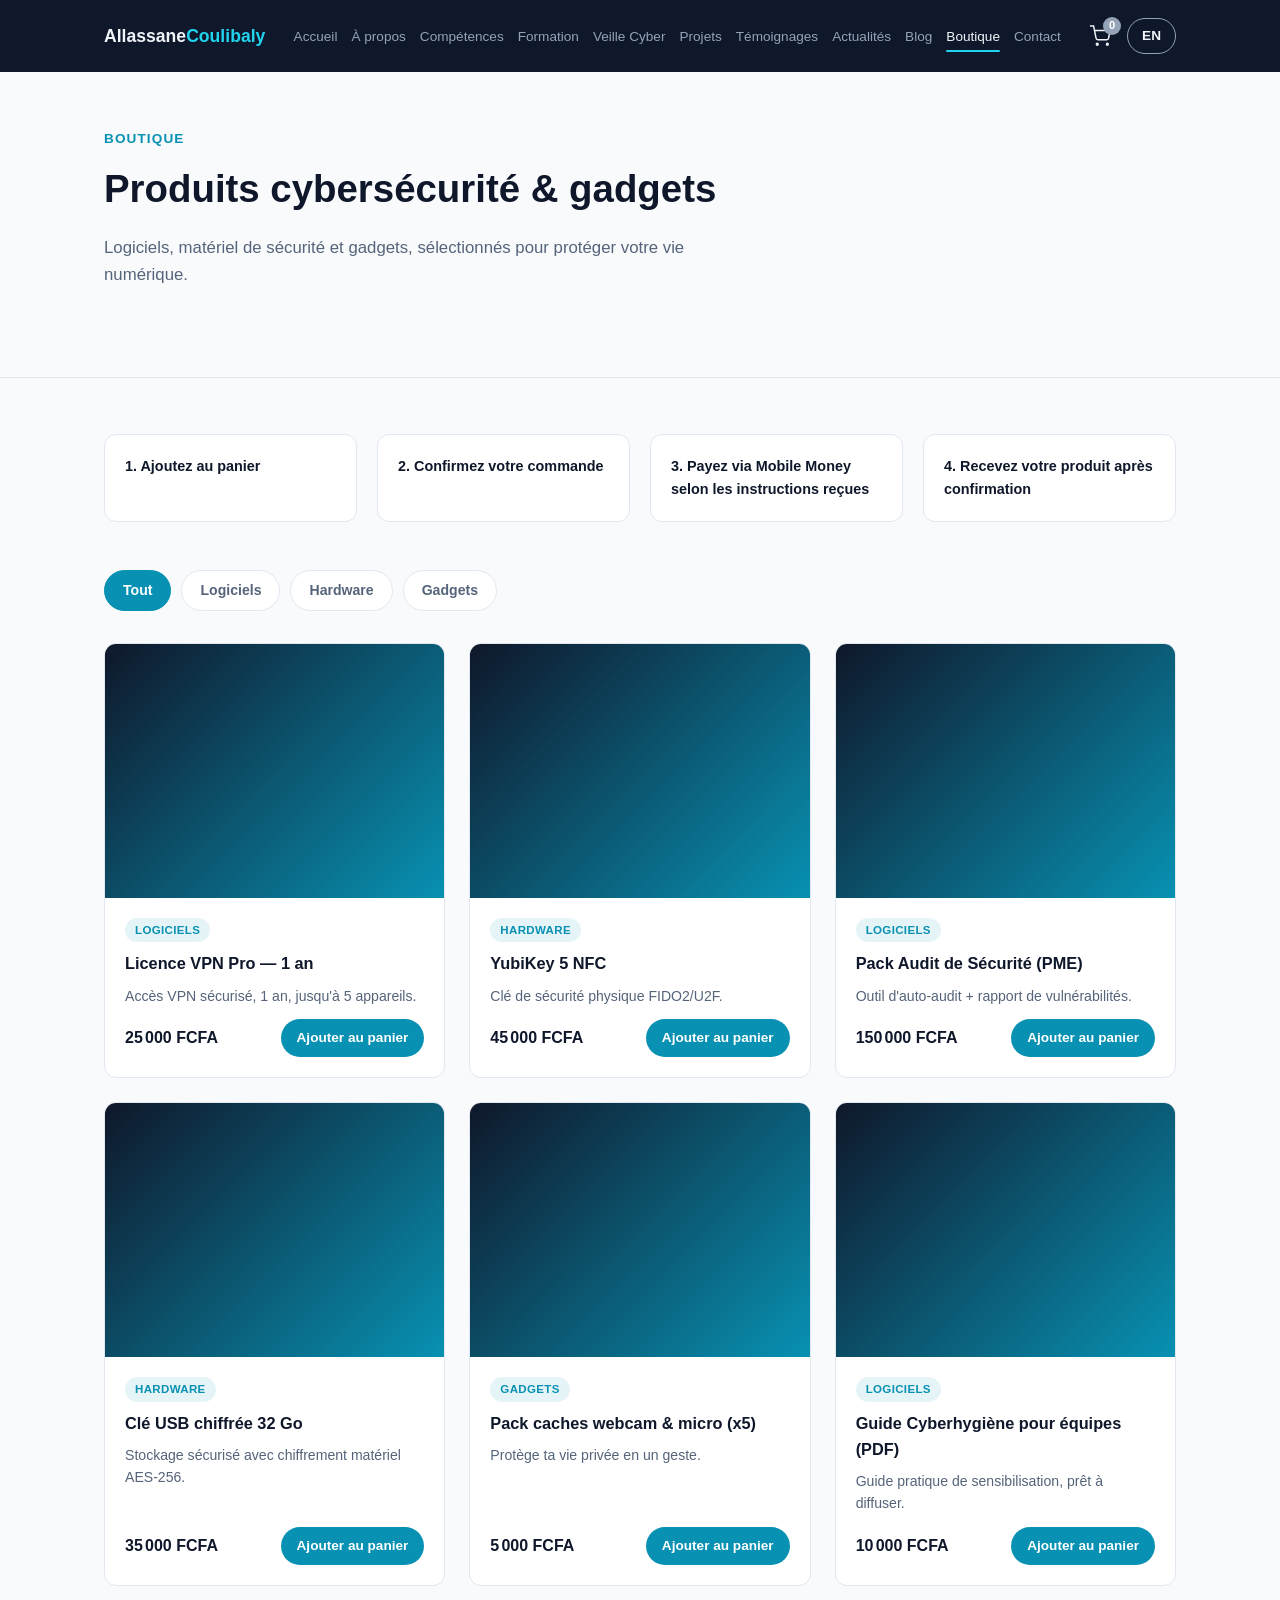
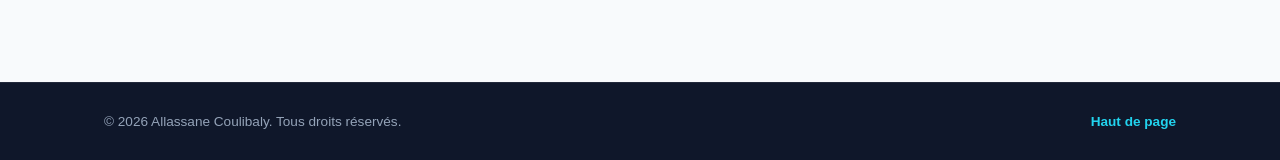
==== boutique/index.html @ 7ddb1641 "Ajoute une boutique en ligne (Phase 1) : catalogue, panier, commande manuelle Mobile Money" ====
<!DOCTYPE html>
<html lang="fr">
<head>
  <meta charset="UTF-8">
  <meta name="viewport" content="width=device-width, initial-scale=1.0">
  <title>Boutique — Allassane Coulibaly</title>
  <meta name="description" content="Logiciels, matériel de sécurité et gadgets cybersécurité, par Allassane Coulibaly.">

  <link rel="icon" type="image/svg+xml" href="data:image/svg+xml,%3Csvg xmlns='http://www.w3.org/2000/svg' viewBox='0 0 64 64'%3E%3Crect width='64' height='64' rx='12' fill='%230f172a'/%3E%3Ctext x='32' y='42' font-family='Arial, sans-serif' font-size='26' font-weight='700' fill='%2322d3ee' text-anchor='middle'%3EAC%3C/text%3E%3C/svg%3E">

  <link rel="stylesheet" href="../css/style.css">
  <link rel="stylesheet" href="../css/shop.css">
</head>
<body>

  <a class="skip-link" href="#main">Aller au contenu principal</a>

  <header class="site-header" id="site-header">
    <div class="container header-inner">
      <a href="../index.html#hero" class="logo">Allassane<span>Coulibaly</span></a>

      <nav class="main-nav" id="main-nav">
        <ul>
          <li><a href="../index.html#hero" class="nav-link" data-i18n="nav.home">Accueil</a></li>
          <li><a href="../index.html#about" class="nav-link" data-i18n="nav.about">À propos</a></li>
          <li><a href="../index.html#skills" class="nav-link" data-i18n="nav.skills">Compétences</a></li>
          <li><a href="../index.html#training" class="nav-link" data-i18n="nav.training">Formation</a></li>
          <li><a href="../index.html#cyberwatch" class="nav-link" data-i18n="nav.cyberwatch">Veille Cyber</a></li>
          <li><a href="../index.html#projects" class="nav-link" data-i18n="nav.projects">Projets</a></li>
          <li><a href="../index.html#testimonials" class="nav-link" data-i18n="nav.testimonials">Témoignages</a></li>
          <li><a href="../index.html#news" class="nav-link" data-i18n="nav.news">Actualités</a></li>
          <li><a href="../index.html#blog" class="nav-link" data-i18n="nav.blog">Blog</a></li>
          <li><a href="index.html" class="nav-link active" data-i18n="nav.shop">Boutique</a></li>
          <li><a href="../index.html#contact" class="nav-link" data-i18n="nav.contact">Contact</a></li>
        </ul>
      </nav>

      <div class="header-actions">
        <a href="panier.html" class="cart-link" aria-label="Panier">
          <svg viewBox="0 0 24 24" fill="none" stroke="currentColor" stroke-width="1.6"><circle cx="9" cy="21" r="1"/><circle cx="20" cy="21" r="1"/><path d="M1 1h4l2.68 13.39a2 2 0 0 0 2 1.61h9.72a2 2 0 0 0 2-1.61L23 6H6"/></svg>
          <span class="cart-badge" id="cart-count">0</span>
        </a>
        <button id="lang-toggle" class="lang-toggle" type="button" aria-label="Changer de langue">
          <span data-i18n="nav.lang_toggle">EN</span>
        </button>
        <button id="nav-toggle" class="nav-toggle" type="button" aria-expanded="false" aria-controls="main-nav" aria-label="Ouvrir le menu">
          <span class="nav-toggle-bar"></span>
          <span class="nav-toggle-bar"></span>
          <span class="nav-toggle-bar"></span>
        </button>
      </div>
    </div>
  </header>

  <main id="main">
    <section class="shop-page-header">
      <div class="container">
        <p class="eyebrow" data-i18n="shop.eyebrow">Boutique</p>
        <h1 class="section-title" data-i18n="shop.title">Produits cybersécurité &amp; gadgets</h1>
        <p class="section-subtitle" data-i18n="shop.subtitle">Logiciels, matériel de sécurité et gadgets, sélectionnés pour protéger votre vie numérique.</p>
      </div>
    </section>

    <section class="shop-section">
      <div class="container">
        <div class="shop-how-it-works">
          <div class="shop-how-it-works-step" data-i18n="shop.how_it_works_step1">1. Ajoutez au panier</div>
          <div class="shop-how-it-works-step" data-i18n="shop.how_it_works_step2">2. Confirmez votre commande</div>
          <div class="shop-how-it-works-step" data-i18n="shop.how_it_works_step3">3. Payez via Mobile Money selon les instructions reçues</div>
          <div class="shop-how-it-works-step" data-i18n="shop.how_it_works_step4">4. Recevez votre produit après confirmation</div>
        </div>

        <div class="shop-filter-bar">
          <button type="button" class="shop-filter-btn active" data-filter="all" data-i18n="shop.filter_all">Tout</button>
          <button type="button" class="shop-filter-btn" data-filter="logiciel" data-i18n="shop.filter_logiciel">Logiciels</button>
          <button type="button" class="shop-filter-btn" data-filter="hardware" data-i18n="shop.filter_hardware">Hardware</button>
          <button type="button" class="shop-filter-btn" data-filter="gadget" data-i18n="shop.filter_gadget">Gadgets</button>
        </div>

        <div class="shop-grid" id="shop-grid"></div>
      </div>
    </section>
  </main>

  <footer class="site-footer">
    <div class="container footer-inner">
      <p>&copy; <span id="year"></span> Allassane Coulibaly. <span data-i18n="footer.rights">Tous droits réservés.</span></p>
      <a href="#main" class="back-to-top" data-i18n="footer.backtotop">Haut de page</a>
    </div>
  </footer>

  <script src="../data/translations.js"></script>
  <script src="../data/products.js"></script>
  <script src="../js/cart.js"></script>
  <script src="../js/main.js"></script>
</body>
</html>
---- css/style.css ----
/* ---------- Reset & base ---------- */
*, *::before, *::after { box-sizing: border-box; }
html { scroll-behavior: smooth; }
body, h1, h2, h3, p, ul, figure { margin: 0; }
ul { list-style: none; padding: 0; }
img { max-width: 100%; display: block; }
a { color: inherit; text-decoration: none; }
button { font: inherit; cursor: pointer; border: none; background: none; color: inherit; }

/* ---------- Design tokens ---------- */
:root {
  --color-ink: #0f172a;
  --color-ink-soft: #1e293b;
  --color-text: #1e293b;
  --color-text-muted: #55647a;
  --color-bg: #f8fafc;
  --color-bg-alt: #eef2f7;
  --color-surface: #ffffff;
  --color-border: #e2e8f0;
  --color-accent: #0891b2;
  --color-accent-light: #22d3ee;
  --color-on-dark: #f1f5f9;
  --color-on-dark-muted: #94a3b8;

  --font-sans: -apple-system, BlinkMacSystemFont, "Segoe UI", Roboto, Helvetica, Arial, sans-serif;

  --container-width: 1120px;
  --radius: 12px;
  --transition: 0.2s ease;
}

body {
  font-family: var(--font-sans);
  color: var(--color-text);
  background: var(--color-bg);
  line-height: 1.6;
  -webkit-font-smoothing: antialiased;
}

.container {
  max-width: var(--container-width);
  margin-inline: auto;
  padding-inline: 24px;
}

.skip-link {
  position: absolute;
  left: -999px;
  top: 0;
  background: var(--color-accent);
  color: #fff;
  padding: 10px 16px;
  z-index: 1000;
  border-radius: 0 0 8px 0;
}
.skip-link:focus { left: 0; }

.eyebrow {
  color: var(--color-accent);
  font-weight: 600;
  font-size: 0.85rem;
  letter-spacing: 0.08em;
  text-transform: uppercase;
  margin-bottom: 8px;
}

.section-title {
  font-size: clamp(1.8rem, 3vw, 2.4rem);
  font-weight: 700;
  color: var(--color-ink);
  margin-bottom: 16px;
}

.section-subtitle {
  color: var(--color-text-muted);
  max-width: 620px;
  margin-bottom: 48px;
  font-size: 1.05rem;
}

section { padding: 96px 0; }

/* ---------- Buttons ---------- */
.btn {
  display: inline-flex;
  align-items: center;
  justify-content: center;
  padding: 14px 28px;
  border-radius: 999px;
  font-weight: 600;
  font-size: 0.95rem;
  transition: transform var(--transition), background var(--transition), color var(--transition), border-color var(--transition);
}
.btn:hover { transform: translateY(-2px); }

.btn-primary {
  background: var(--color-accent);
  color: #fff;
}
.btn-primary:hover { background: var(--color-accent-light); }

.btn-outline {
  border: 1.5px solid var(--color-on-dark-muted);
  color: inherit;
}
.btn-outline:hover { border-color: var(--color-accent); color: var(--color-accent); }

/* ---------- Header ---------- */
.site-header {
  position: sticky;
  top: 0;
  z-index: 500;
  background: var(--color-ink);
  transition: box-shadow var(--transition);
}
.site-header.scrolled { box-shadow: 0 4px 20px rgba(0,0,0,0.2); }

.header-inner {
  display: flex;
  align-items: center;
  justify-content: space-between;
  height: 72px;
}

.logo {
  font-weight: 700;
  font-size: 1.1rem;
  color: var(--color-on-dark);
}
.logo span { color: var(--color-accent-light); }

.main-nav ul {
  display: flex;
  gap: 14px;
}

.nav-link {
  color: var(--color-on-dark-muted);
  font-weight: 500;
  font-size: 0.85rem;
  white-space: nowrap;
  position: relative;
  padding: 6px 0;
  transition: color var(--transition);
}
.nav-link:hover, .nav-link.active { color: var(--color-on-dark); }
.nav-link.active::after {
  content: "";
  position: absolute;
  left: 0; bottom: -2px;
  width: 100%; height: 2px;
  background: var(--color-accent-light);
  border-radius: 2px;
}

.header-actions {
  display: flex;
  align-items: center;
  gap: 16px;
}

.lang-toggle {
  color: var(--color-on-dark);
  border: 1px solid var(--color-on-dark-muted);
  border-radius: 999px;
  padding: 6px 14px;
  font-size: 0.85rem;
  font-weight: 600;
  transition: border-color var(--transition), color var(--transition);
}
.lang-toggle:hover { border-color: var(--color-accent-light); color: var(--color-accent-light); }

.nav-toggle {
  display: none;
  flex-direction: column;
  gap: 5px;
  padding: 8px;
}
.nav-toggle-bar {
  width: 22px;
  height: 2px;
  background: var(--color-on-dark);
  border-radius: 2px;
  transition: transform var(--transition), opacity var(--transition);
}

/* ---------- Hero ---------- */
.hero {
  background: linear-gradient(160deg, var(--color-ink) 0%, var(--color-ink-soft) 60%, #0c4a5c 130%);
  color: var(--color-on-dark);
  padding: 64px 0 120px;
  position: relative;
  overflow: hidden;
}

.hero-inner {
  display: grid;
  grid-template-columns: 1.2fr 0.8fr;
  align-items: center;
  gap: 48px;
  min-height: 60vh;
}

.hero-greeting { color: var(--color-accent-light); }

.hero-name {
  font-size: clamp(2.4rem, 5vw, 3.6rem);
  font-weight: 800;
  line-height: 1.1;
  margin-bottom: 12px;
}

.hero-role {
  font-size: 1.2rem;
  font-weight: 600;
  color: var(--color-on-dark);
  margin-bottom: 4px;
}

.hero-role-secondary {
  color: var(--color-on-dark-muted);
  margin-bottom: 20px;
}

.hero-tagline {
  color: var(--color-on-dark-muted);
  max-width: 480px;
  margin-bottom: 32px;
  font-size: 1.05rem;
}

.hero-cta { display: flex; gap: 16px; flex-wrap: wrap; }
.hero .btn-outline { border-color: var(--color-on-dark-muted); color: var(--color-on-dark); }
.hero .btn-outline:hover { border-color: var(--color-accent-light); color: var(--color-accent-light); }

.hero-media { display: flex; justify-content: center; }

.hero-photo-frame {
  width: min(320px, 80%);
  aspect-ratio: 1 / 1;
  border-radius: 50%;
  border: 3px solid var(--color-accent-light);
  padding: 8px;
  position: relative;
}
.hero-photo-frame::after {
  content: "";
  position: absolute;
  inset: -16px;
  border-radius: 50%;
  border: 1px solid rgba(34, 211, 238, 0.3);
}
.hero-photo {
  width: 100%;
  height: 100%;
  object-fit: cover;
  border-radius: 50%;
}
.hero-photo-frame.img-fallback {
  background: linear-gradient(135deg, var(--color-ink-soft), var(--color-accent));
}
.hero-photo-frame.img-fallback .hero-photo { visibility: hidden; }
.hero-photo-frame.img-fallback::before {
  content: "AC";
  position: absolute;
  inset: 8px;
  border-radius: 50%;
  display: flex;
  align-items: center;
  justify-content: center;
  font-size: 3rem;
  font-weight: 700;
  color: rgba(255,255,255,0.85);
}

.scroll-indicator {
  position: absolute;
  bottom: 32px;
  left: 50%;
  transform: translateX(-50%);
  color: var(--color-on-dark-muted);
  font-size: 0.8rem;
  letter-spacing: 0.05em;
  text-transform: uppercase;
}
.scroll-indicator::after {
  content: "";
  display: block;
  width: 1px;
  height: 32px;
  background: var(--color-on-dark-muted);
  margin: 8px auto 0;
}

/* ---------- About ---------- */
.about-grid {
  display: grid;
  grid-template-columns: 1.4fr 1fr;
  gap: 56px;
  align-items: start;
}

.about-text p { margin-bottom: 18px; color: var(--color-text); }

.about-badges { display: flex; flex-direction: column; gap: 20px; }

.badge-card {
  background: var(--color-surface);
  border: 1px solid var(--color-border);
  border-radius: var(--radius);
  padding: 20px;
  display: flex;
  gap: 16px;
  align-items: flex-start;
}

.badge-icon {
  flex-shrink: 0;
  width: 44px;
  height: 44px;
  border-radius: 10px;
  background: rgba(8, 145, 178, 0.1);
  color: var(--color-accent);
  display: flex;
  align-items: center;
  justify-content: center;
}
.badge-icon svg { width: 22px; height: 22px; }

.badge-card h3 { font-size: 1rem; margin-bottom: 4px; color: var(--color-ink); }
.badge-card p { font-size: 0.9rem; color: var(--color-text-muted); }

.cv-download {
  display: inline-flex;
  align-items: center;
  gap: 10px;
  margin-top: 32px;
}
.cv-download svg { width: 18px; height: 18px; }

/* ---------- Skills ---------- */
.skills { background: var(--color-bg-alt); }

.skills-grid {
  display: grid;
  grid-template-columns: repeat(3, 1fr);
  gap: 24px;
}

.skill-card {
  background: var(--color-surface);
  border: 1px solid var(--color-border);
  border-radius: var(--radius);
  padding: 32px 28px;
  transition: transform var(--transition), box-shadow var(--transition);
}
.skill-card:hover {
  transform: translateY(-4px);
  box-shadow: 0 12px 32px rgba(15, 23, 42, 0.08);
}

.skill-icon {
  width: 52px;
  height: 52px;
  border-radius: 12px;
  background: rgba(8, 145, 178, 0.1);
  color: var(--color-accent);
  display: flex;
  align-items: center;
  justify-content: center;
  margin-bottom: 20px;
}
.skill-icon svg { width: 26px; height: 26px; }

.skill-card h3 { font-size: 1.15rem; color: var(--color-ink); margin-bottom: 10px; }
.skill-card p { color: var(--color-text-muted); font-size: 0.95rem; }

/* ---------- Training ---------- */
.training-grid {
  display: grid;
  grid-template-columns: repeat(3, 1fr);
  gap: 24px;
  margin-bottom: 40px;
}

.training-card {
  background: var(--color-surface);
  border: 1px solid var(--color-border);
  border-radius: var(--radius);
  padding: 32px 28px;
  transition: transform var(--transition), box-shadow var(--transition);
}
.training-card:hover {
  transform: translateY(-4px);
  box-shadow: 0 12px 32px rgba(15, 23, 42, 0.08);
}

.training-icon {
  width: 52px;
  height: 52px;
  border-radius: 12px;
  background: rgba(8, 145, 178, 0.1);
  color: var(--color-accent);
  display: flex;
  align-items: center;
  justify-content: center;
  margin-bottom: 20px;
}
.training-icon svg { width: 26px; height: 26px; }

.training-card h3 { font-size: 1.15rem; color: var(--color-ink); margin-bottom: 10px; }
.training-card p { color: var(--color-text-muted); font-size: 0.95rem; }

.training-actions { display: flex; gap: 16px; flex-wrap: wrap; }
.training .btn-outline { border-color: var(--color-border); }

/* ---------- Cyber Watch ---------- */
.cyberwatch { background: var(--color-bg-alt); }

.cyberwatch-grid {
  display: grid;
  grid-template-columns: 1.4fr 1fr;
  gap: 24px;
  align-items: stretch;
}

.cyberwatch-map-card {
  background: var(--color-ink);
  border-radius: var(--radius);
  border: 1px solid var(--color-border);
  overflow: hidden;
  display: flex;
  flex-direction: column;
}

.cyberwatch-map-embed { position: relative; flex: 1; min-height: 480px; }
.cyberwatch-map-embed iframe {
  width: 100%;
  height: 100%;
  min-height: 480px;
  border: none;
  display: block;
}

.cyberwatch-map-fullscreen {
  display: block;
  text-align: center;
  padding: 14px;
  color: var(--color-accent-light);
  font-weight: 600;
  font-size: 0.9rem;
  background: var(--color-ink-soft);
  border-top: 1px solid rgba(255, 255, 255, 0.08);
}
.cyberwatch-map-fullscreen:hover { text-decoration: underline; }

.cyberwatch-resources {
  margin-top: 24px;
  background: var(--color-surface);
  border: 1px solid var(--color-border);
  border-radius: var(--radius);
  padding: 28px 32px;
}
.cyberwatch-resources h4 {
  font-size: 0.8rem;
  font-weight: 600;
  letter-spacing: 0.04em;
  text-transform: uppercase;
  color: var(--color-text-muted);
  margin-bottom: 14px;
}
.cyberwatch-resources ul { display: flex; flex-wrap: wrap; gap: 12px; }
.cyberwatch-resources a {
  display: flex;
  flex-direction: column;
  gap: 2px;
  padding: 14px 18px;
  border-radius: 10px;
  border: 1px solid var(--color-border);
  min-width: 220px;
  transition: border-color var(--transition), background var(--transition);
}
.cyberwatch-resources a:hover { border-color: var(--color-accent); background: rgba(8, 145, 178, 0.05); }
.cyberwatch-resource-name { font-weight: 700; color: var(--color-ink); font-size: 0.92rem; }
.cyberwatch-resource-desc { color: var(--color-text-muted); font-size: 0.82rem; }

.cyberwatch-news {
  background: var(--color-surface);
  border: 1px solid var(--color-border);
  border-radius: var(--radius);
  padding: 28px;
  display: flex;
  flex-direction: column;
  min-height: 520px;
}
.cyberwatch-news h3 { font-size: 1.05rem; color: var(--color-ink); margin-bottom: 16px; }

.cyberwatch-news-list {
  flex: 1;
  overflow-y: auto;
  display: flex;
  flex-direction: column;
  gap: 14px;
}
.cyberwatch-news-status { color: var(--color-text-muted); font-size: 0.9rem; }

.cyberwatch-news-item { border-bottom: 1px solid var(--color-border); padding-bottom: 14px; }
.cyberwatch-news-item:last-child { border-bottom: none; }
.cyberwatch-news-item a {
  color: var(--color-ink);
  font-weight: 600;
  font-size: 0.92rem;
  line-height: 1.4;
}
.cyberwatch-news-item a:hover { color: var(--color-accent); }
.cyberwatch-news-date {
  display: block;
  margin-top: 4px;
  color: var(--color-text-muted);
  font-size: 0.78rem;
}

.cyberwatch-news-link {
  margin-top: 18px;
  font-weight: 600;
  font-size: 0.9rem;
  color: var(--color-accent);
  align-self: flex-start;
}
.cyberwatch-news-link:hover { text-decoration: underline; }

/* ---------- Projects ---------- */
.projects-grid {
  display: grid;
  grid-template-columns: repeat(3, 1fr);
  gap: 28px;
}

.project-card {
  background: var(--color-surface);
  border: 1px solid var(--color-border);
  border-radius: var(--radius);
  overflow: hidden;
  transition: transform var(--transition), box-shadow var(--transition);
  display: flex;
  flex-direction: column;
}
.project-card:hover {
  transform: translateY(-4px);
  box-shadow: 0 12px 32px rgba(15, 23, 42, 0.08);
}

.project-media {
  aspect-ratio: 16 / 10;
  background: var(--color-bg-alt);
  position: relative;
}
.project-media img { width: 100%; height: 100%; object-fit: cover; }
.project-media.img-fallback {
  background: linear-gradient(135deg, var(--color-ink), var(--color-accent));
}
.project-media.img-fallback img { visibility: hidden; }

.project-body { padding: 24px; flex: 1; display: flex; flex-direction: column; }
.project-body h3 { font-size: 1.1rem; color: var(--color-ink); margin-bottom: 10px; }
.project-body p { color: var(--color-text-muted); font-size: 0.92rem; margin-bottom: 16px; flex: 1; }

.project-tags { display: flex; flex-wrap: wrap; gap: 8px; margin-bottom: 18px; }
.project-tags span {
  font-size: 0.75rem;
  font-weight: 600;
  color: var(--color-accent);
  background: rgba(8, 145, 178, 0.1);
  padding: 4px 10px;
  border-radius: 999px;
}

.project-link {
  font-weight: 600;
  font-size: 0.9rem;
  color: var(--color-accent);
  align-self: flex-start;
}
.project-link:hover { text-decoration: underline; }

/* ---------- Testimonials ---------- */
.testimonials { background: var(--color-bg-alt); }

.testimonials-grid {
  display: grid;
  grid-template-columns: repeat(3, 1fr);
  gap: 24px;
}

.testimonial-card {
  margin: 0;
  background: var(--color-surface);
  border: 1px solid var(--color-border);
  border-radius: var(--radius);
  padding: 32px 28px;
}

.testimonial-quote-icon {
  width: 40px;
  height: 40px;
  border-radius: 10px;
  background: rgba(8, 145, 178, 0.1);
  color: var(--color-accent);
  display: flex;
  align-items: center;
  justify-content: center;
  margin-bottom: 18px;
}
.testimonial-quote-icon svg { width: 20px; height: 20px; }

.testimonial-placeholder {
  margin: 0 0 20px;
  font-style: italic;
  color: var(--color-text-muted);
  font-size: 0.98rem;
}

.testimonial-card figcaption { display: flex; flex-direction: column; gap: 2px; }
.testimonial-name { font-weight: 600; color: var(--color-ink); font-size: 0.9rem; }
.testimonial-role { color: var(--color-text-muted); font-size: 0.85rem; }

/* ---------- Blog ---------- */
.blog-grid {
  display: grid;
  grid-template-columns: repeat(3, 1fr);
  gap: 24px;
}

.blog-post {
  background: var(--color-surface);
  border: 1px solid var(--color-border);
  border-radius: var(--radius);
  padding: 32px 28px;
}

.blog-date {
  color: var(--color-accent);
  font-weight: 600;
  font-size: 0.8rem;
  letter-spacing: 0.04em;
  text-transform: uppercase;
  margin-bottom: 10px;
}

.blog-post h3 { font-size: 1.05rem; color: var(--color-ink); margin-bottom: 12px; line-height: 1.35; }
.blog-excerpt { color: var(--color-text-muted); font-size: 0.92rem; margin-bottom: 14px; }

.blog-details summary {
  cursor: pointer;
  font-weight: 600;
  font-size: 0.9rem;
  color: var(--color-accent);
  list-style: none;
}
.blog-details summary::-webkit-details-marker { display: none; }
.blog-details summary:hover { text-decoration: underline; }
.blog-details p {
  margin-top: 14px;
  color: var(--color-text-muted);
  font-size: 0.92rem;
}

/* ---------- News / Engagements ---------- */
.news { background: var(--color-bg-alt); }

.news-grid {
  display: grid;
  grid-template-columns: repeat(4, 1fr);
  gap: 24px;
}

.facebook-subsection { margin-top: 56px; }

.facebook-embed {
  max-width: 340px;
}
.facebook-embed iframe {
  width: 100%;
  max-width: 340px;
  border-radius: var(--radius);
  border: 1px solid var(--color-border);
}

.video-subsection { margin-top: 56px; }

.video-subsection-title {
  font-size: 1.3rem;
  font-weight: 700;
  color: var(--color-ink);
  margin-bottom: 8px;
}

.video-subsection-subtitle {
  color: var(--color-text-muted);
  margin-bottom: 24px;
}

.video-grid {
  display: grid;
  grid-template-columns: repeat(2, 1fr);
  gap: 24px;
}

.video-card {
  margin: 0;
  border-radius: var(--radius);
  overflow: hidden;
  border: 1px solid var(--color-border);
  background: var(--color-surface);
}

.video-card iframe {
  width: 100%;
  aspect-ratio: 16 / 9;
  display: block;
  border: none;
}

.video-placeholder {
  aspect-ratio: 16 / 9;
  display: flex;
  flex-direction: column;
  align-items: center;
  justify-content: center;
  gap: 10px;
  background: linear-gradient(135deg, var(--color-ink), var(--color-accent));
  color: var(--color-on-dark);
}
.video-placeholder .play-icon { width: 44px; height: 44px; opacity: 0.9; }
.video-placeholder span { font-size: 0.9rem; font-weight: 500; color: var(--color-on-dark-muted); }

.video-card figcaption {
  padding: 14px 18px;
  font-size: 0.9rem;
  font-weight: 600;
  color: var(--color-ink);
}

.news-quote {
  margin-top: 40px;
  padding-left: 24px;
  border-left: 3px solid var(--color-accent);
  font-size: 1.1rem;
  font-style: italic;
  color: var(--color-ink);
  max-width: 720px;
}

.news-card {
  background: var(--color-surface);
  border: 1px solid var(--color-border);
  border-radius: var(--radius);
  padding: 32px 28px;
  transition: transform var(--transition), box-shadow var(--transition);
}
.news-card:hover {
  transform: translateY(-4px);
  box-shadow: 0 12px 32px rgba(15, 23, 42, 0.08);
}

.news-icon {
  width: 52px;
  height: 52px;
  border-radius: 12px;
  background: rgba(8, 145, 178, 0.1);
  color: var(--color-accent);
  display: flex;
  align-items: center;
  justify-content: center;
  margin-bottom: 20px;
}
.news-icon svg { width: 26px; height: 26px; }

.news-tag {
  display: inline-block;
  font-size: 0.75rem;
  font-weight: 600;
  color: var(--color-accent);
  background: rgba(8, 145, 178, 0.1);
  padding: 4px 10px;
  border-radius: 999px;
  margin-bottom: 14px;
}

.news-card h3 { font-size: 1.1rem; color: var(--color-ink); margin-bottom: 10px; }
.news-card p { color: var(--color-text-muted); font-size: 0.92rem; }

/* ---------- Contact ---------- */
.contact {
  background: var(--color-ink);
  color: var(--color-on-dark);
}
.contact .eyebrow { color: var(--color-accent-light); }
.contact .section-title { color: var(--color-on-dark); }
.contact .section-subtitle { color: var(--color-on-dark-muted); }

.contact-grid {
  display: grid;
  grid-template-columns: 1fr 1fr;
  gap: 56px;
  align-items: start;
}

.direct-contact { margin-top: 40px; }
.direct-contact-title {
  font-weight: 600;
  color: var(--color-on-dark);
  margin-bottom: 16px;
}

.social-links { display: flex; flex-direction: column; gap: 14px; }
.social-links a {
  display: flex;
  align-items: center;
  gap: 12px;
  color: var(--color-on-dark-muted);
  transition: color var(--transition);
}
.social-links a:hover { color: var(--color-accent-light); }
.social-links svg { width: 20px; height: 20px; flex-shrink: 0; }

.contact-form {
  background: var(--color-surface);
  border-radius: var(--radius);
  padding: 36px;
  display: flex;
  flex-direction: column;
  gap: 20px;
}

.form-group { display: flex; flex-direction: column; gap: 8px; }
.form-group label { font-size: 0.9rem; font-weight: 600; color: var(--color-ink); }
.form-group input,
.form-group textarea {
  font: inherit;
  padding: 12px 14px;
  border: 1px solid var(--color-border);
  border-radius: 8px;
  background: var(--color-bg);
  color: var(--color-text);
  resize: vertical;
  transition: border-color var(--transition);
}
.form-group input:focus,
.form-group textarea:focus {
  outline: none;
  border-color: var(--color-accent);
}

.form-submit { margin-top: 4px; }
.form-status { font-size: 0.9rem; min-height: 1.2em; }
.form-status.success { color: #16a34a; }
.form-status.error { color: #dc2626; }

/* ---------- Footer ---------- */
.site-footer {
  background: var(--color-ink);
  color: var(--color-on-dark-muted);
  padding: 28px 0;
  border-top: 1px solid rgba(255,255,255,0.08);
}
.footer-inner {
  display: flex;
  justify-content: space-between;
  align-items: center;
  flex-wrap: wrap;
  gap: 12px;
  font-size: 0.85rem;
}
.back-to-top { color: var(--color-accent-light); font-weight: 600; }
.back-to-top:hover { text-decoration: underline; }

/* ---------- Responsive ---------- */
@media (max-width: 960px) {
  .about-grid,
  .contact-grid,
  .cyberwatch-grid { grid-template-columns: 1fr; }
  .skills-grid,
  .training-grid,
  .projects-grid,
  .testimonials-grid,
  .blog-grid,
  .news-grid { grid-template-columns: repeat(2, 1fr); }
  .hero-inner { grid-template-columns: 1fr; text-align: center; }
  .hero-media { order: -1; }
  .hero-cta { justify-content: center; }
  .hero-tagline { margin-inline: auto; }
}

@media (max-width: 1050px) {
  .main-nav {
    position: fixed;
    top: 72px;
    left: 0; right: 0;
    background: var(--color-ink);
    max-height: 0;
    overflow: hidden;
    transition: max-height var(--transition);
  }
  .main-nav.open { max-height: 80vh; overflow-y: auto; }
  .main-nav ul {
    flex-direction: column;
    padding: 16px 24px 24px;
    gap: 20px;
  }

  .nav-toggle { display: flex; }
  .nav-toggle.open .nav-toggle-bar:nth-child(1) { transform: translateY(7px) rotate(45deg); }
  .nav-toggle.open .nav-toggle-bar:nth-child(2) { opacity: 0; }
  .nav-toggle.open .nav-toggle-bar:nth-child(3) { transform: translateY(-7px) rotate(-45deg); }
}

@media (max-width: 720px) {
  section { padding: 72px 0; }

  .skills-grid,
  .training-grid,
  .projects-grid,
  .testimonials-grid,
  .blog-grid,
  .news-grid,
  .video-grid { grid-template-columns: 1fr; }
}

@media (max-width: 480px) {
  .container { padding-inline: 18px; }
  .hero { padding: 48px 0 96px; }
  .contact-form { padding: 24px; }
}
---- css/shop.css ----
/* ---------- Shop page shell ---------- */
.shop-page-header {
  padding: 56px 0 40px;
  background: var(--color-bg);
  border-bottom: 1px solid var(--color-border);
}

.shop-section { padding: 56px 0 96px; }

/* ---------- How it works strip ---------- */
.shop-how-it-works {
  display: grid;
  grid-template-columns: repeat(4, 1fr);
  gap: 20px;
  margin-bottom: 48px;
}
.shop-how-it-works-step {
  background: var(--color-surface);
  border: 1px solid var(--color-border);
  border-radius: var(--radius);
  padding: 20px;
  font-size: 0.9rem;
  font-weight: 600;
  color: var(--color-ink);
}

/* ---------- Cart badge (nav) ---------- */
.cart-link {
  position: relative;
  display: inline-flex;
  align-items: center;
  color: var(--color-on-dark);
}
.cart-link svg { width: 22px; height: 22px; }
.cart-badge {
  position: absolute;
  top: -8px;
  right: -10px;
  min-width: 18px;
  height: 18px;
  padding: 0 5px;
  border-radius: 999px;
  background: var(--color-accent);
  color: #fff;
  font-size: 0.7rem;
  font-weight: 700;
  display: flex;
  align-items: center;
  justify-content: center;
}
.cart-badge.cart-badge-empty { background: var(--color-on-dark-muted); }

/* ---------- Filter bar ---------- */
.shop-filter-bar {
  display: flex;
  flex-wrap: wrap;
  gap: 10px;
  margin-bottom: 32px;
}
.shop-filter-btn {
  padding: 8px 18px;
  border-radius: 999px;
  border: 1px solid var(--color-border);
  background: var(--color-surface);
  color: var(--color-text-muted);
  font-weight: 600;
  font-size: 0.88rem;
  transition: border-color var(--transition), color var(--transition), background var(--transition);
}
.shop-filter-btn:hover { border-color: var(--color-accent); color: var(--color-accent); }
.shop-filter-btn.active { background: var(--color-accent); border-color: var(--color-accent); color: #fff; }

/* ---------- Product grid / cards ---------- */
.shop-grid {
  display: grid;
  grid-template-columns: repeat(3, 1fr);
  gap: 24px;
}

.product-card {
  background: var(--color-surface);
  border: 1px solid var(--color-border);
  border-radius: var(--radius);
  overflow: hidden;
  display: flex;
  flex-direction: column;
  transition: transform var(--transition), box-shadow var(--transition);
}
.product-card:hover { transform: translateY(-4px); box-shadow: 0 12px 32px rgba(15, 23, 42, 0.08); }

.product-card-media { aspect-ratio: 4 / 3; background: var(--color-bg-alt); display: block; }
.product-card-media img { width: 100%; height: 100%; object-fit: cover; }
.product-card-media.img-fallback { background: linear-gradient(135deg, var(--color-ink), var(--color-accent)); }
.product-card-media.img-fallback img { visibility: hidden; }

.product-card-body { padding: 20px; display: flex; flex-direction: column; flex: 1; gap: 8px; }
.product-card-body h3 { font-size: 1.02rem; }
.product-card-body h3 a { color: var(--color-ink); }
.product-card-body h3 a:hover { color: var(--color-accent); }
.product-card-desc { color: var(--color-text-muted); font-size: 0.88rem; flex: 1; }

.product-type-badge {
  align-self: flex-start;
  font-size: 0.72rem;
  font-weight: 700;
  text-transform: uppercase;
  letter-spacing: 0.03em;
  color: var(--color-accent);
  background: rgba(8, 145, 178, 0.1);
  padding: 3px 10px;
  border-radius: 999px;
}
.product-format-badge {
  display: inline-block;
  font-size: 0.75rem;
  font-weight: 600;
  color: var(--color-text-muted);
  border: 1px solid var(--color-border);
  padding: 3px 10px;
  border-radius: 999px;
  margin: 6px 0 16px;
}

.product-card-footer { display: flex; align-items: center; justify-content: space-between; gap: 10px; margin-top: 4px; }
.product-price { font-weight: 700; color: var(--color-ink); }
.product-price-lg { font-size: 1.4rem; margin-bottom: 20px; }

.btn-sm { padding: 8px 16px; font-size: 0.85rem; }
.btn:disabled { opacity: 0.5; cursor: not-allowed; transform: none !important; }

/* ---------- Product detail ---------- */
.product-detail-grid {
  display: grid;
  grid-template-columns: 1fr 1.2fr;
  gap: 48px;
  align-items: start;
}
.product-detail-media {
  aspect-ratio: 1 / 1;
  background: var(--color-bg-alt);
  border-radius: var(--radius);
  overflow: hidden;
  border: 1px solid var(--color-border);
}
.product-detail-media img { width: 100%; height: 100%; object-fit: cover; }
.product-detail-media.img-fallback { background: linear-gradient(135deg, var(--color-ink), var(--color-accent)); }
.product-detail-media.img-fallback img { visibility: hidden; }

.product-detail-body h1 { font-size: 1.8rem; color: var(--color-ink); margin: 14px 0 16px; }
.product-detail-desc { color: var(--color-text-muted); margin-bottom: 20px; line-height: 1.7; }
.product-stock-note { color: var(--color-text-muted); font-size: 0.85rem; margin-top: 14px; }
.product-back-link { display: inline-block; margin-top: 20px; color: var(--color-accent); font-weight: 600; font-size: 0.9rem; }
.product-back-link:hover { text-decoration: underline; }
.product-not-found { text-align: center; padding: 64px 0; display: flex; flex-direction: column; gap: 20px; align-items: center; }

/* ---------- Quantity stepper ---------- */
.qty-stepper {
  display: inline-flex;
  align-items: center;
  border: 1px solid var(--color-border);
  border-radius: 999px;
  overflow: hidden;
  margin-bottom: 20px;
}
.qty-btn {
  width: 34px;
  height: 34px;
  background: var(--color-bg-alt);
  color: var(--color-ink);
  font-size: 1.1rem;
  line-height: 1;
}
.qty-btn:hover { background: var(--color-border); }
.qty-input {
  width: 48px;
  height: 34px;
  border: none;
  text-align: center;
  font: inherit;
  -moz-appearance: textfield;
}
.qty-input::-webkit-outer-spin-button,
.qty-input::-webkit-inner-spin-button { -webkit-appearance: none; margin: 0; }

/* ---------- Cart table ---------- */
.cart-table { display: flex; flex-direction: column; margin-bottom: 24px; }
.cart-row {
  display: grid;
  grid-template-columns: 2.2fr 1fr 1.3fr 1fr auto;
  gap: 16px;
  align-items: center;
  padding: 16px 0;
  border-bottom: 1px solid var(--color-border);
}
.cart-row-head { font-size: 0.8rem; font-weight: 700; text-transform: uppercase; letter-spacing: 0.03em; color: var(--color-text-muted); }
.cart-row-product { display: flex; align-items: center; gap: 12px; font-weight: 600; color: var(--color-ink); }
.cart-row-product img { width: 52px; height: 52px; object-fit: cover; border-radius: 8px; background: var(--color-bg-alt); }
.cart-row-qty .qty-stepper { margin-bottom: 0; }
.cart-row-subtotal { font-weight: 700; color: var(--color-ink); }
.cart-row-remove {
  width: 28px;
  height: 28px;
  border-radius: 50%;
  color: var(--color-text-muted);
  font-size: 1.1rem;
  line-height: 1;
}
.cart-row-remove:hover { background: var(--color-bg-alt); color: #dc2626; }

.cart-empty-message { color: var(--color-text-muted); margin-bottom: 16px; }

.cart-summary { display: flex; justify-content: flex-end; margin-bottom: 32px; }
.cart-subtotal-line {
  display: flex;
  gap: 16px;
  align-items: baseline;
  font-size: 1.1rem;
  color: var(--color-ink);
}
.cart-subtotal-line strong { font-size: 1.3rem; }

#delivery-fields[hidden] { display: none; }

.checkout-form h2 { font-size: 1.2rem; color: var(--color-ink); margin-bottom: 4px; }

.payment-method-options { display: flex; flex-wrap: wrap; gap: 18px; }
.payment-method-options label {
  display: flex;
  align-items: center;
  gap: 6px;
  font-weight: 500;
  font-size: 0.9rem;
  color: var(--color-text);
}

.storage-warning {
  background: rgba(220, 38, 38, 0.08);
  border: 1px solid rgba(220, 38, 38, 0.3);
  color: #b91c1c;
  padding: 12px 16px;
  border-radius: 10px;
  font-size: 0.88rem;
  margin-bottom: 24px;
}

/* ---------- Order confirmation ---------- */
.confirmation-panel {
  background: var(--color-surface);
  border: 1px solid var(--color-border);
  border-radius: var(--radius);
  padding: 36px;
}
.confirmation-panel h2 { color: var(--color-ink); margin-bottom: 12px; }
.confirmation-panel p { color: var(--color-text-muted); margin-bottom: 14px; }
#confirmation-summary {
  white-space: pre-line;
  background: var(--color-bg-alt);
  border-radius: 10px;
  padding: 16px;
  font-size: 0.9rem;
  color: var(--color-ink);
  margin-bottom: 20px;
}

/* ---------- Responsive ---------- */
@media (max-width: 960px) {
  .shop-grid { grid-template-columns: repeat(2, 1fr); }
  .product-detail-grid { grid-template-columns: 1fr; }
  .shop-how-it-works { grid-template-columns: repeat(2, 1fr); }
}

@media (max-width: 720px) {
  .shop-grid { grid-template-columns: 1fr; }
  .shop-how-it-works { grid-template-columns: 1fr; }

  .cart-row {
    grid-template-columns: 1fr auto;
    grid-template-areas:
      "product product"
      "price qty"
      "subtotal remove";
    row-gap: 10px;
  }
  .cart-row-head { display: none; }
  .cart-row-product { grid-area: product; }
  .cart-row-price { grid-area: price; }
  .cart-row-price::before { content: attr(data-label) ": "; color: var(--color-text-muted); font-weight: 400; }
  .cart-row-qty { grid-area: qty; justify-self: end; }
  .cart-row-subtotal { grid-area: subtotal; }
  .cart-row-subtotal::before { content: attr(data-label) ": "; color: var(--color-text-muted); font-weight: 400; }
  .cart-row-remove { grid-area: remove; justify-self: end; }
}

@media (max-width: 480px) {
  .shop-page-header { padding: 40px 0 28px; }
  .confirmation-panel { padding: 24px; }
}
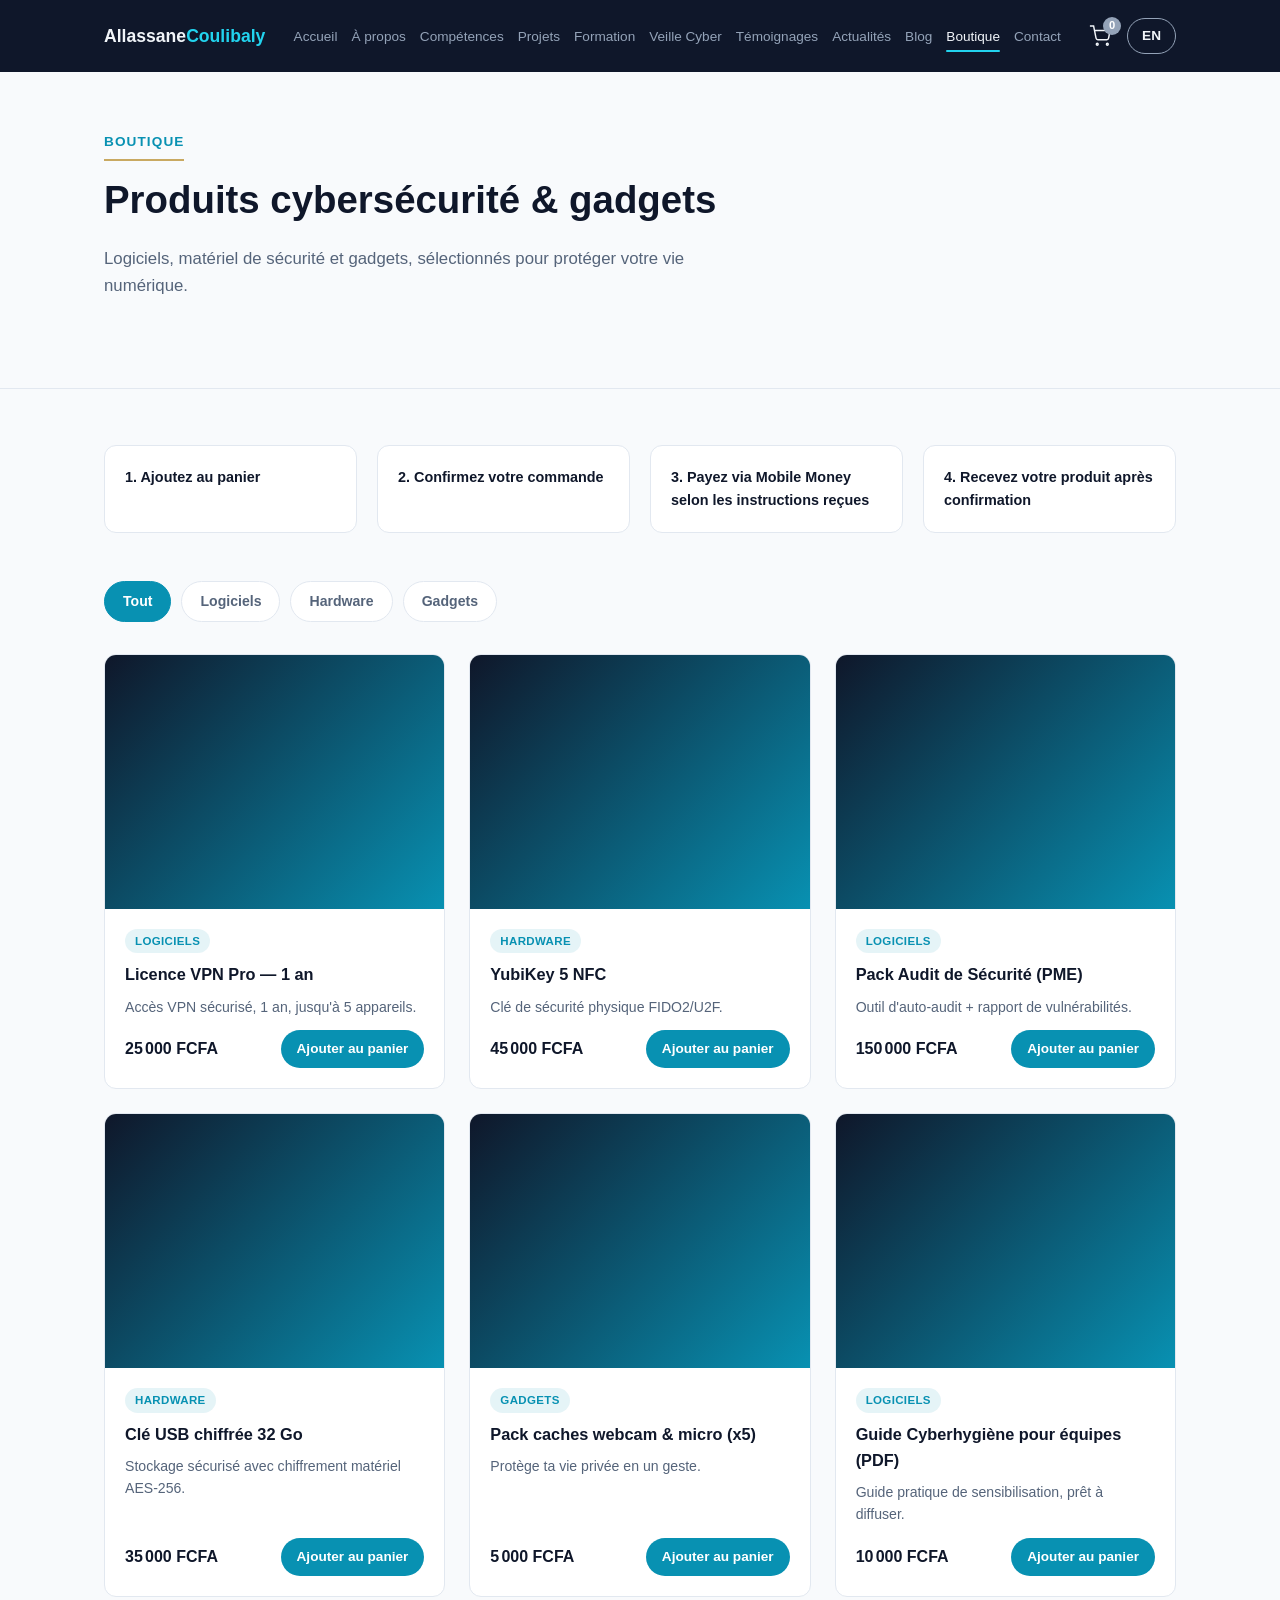
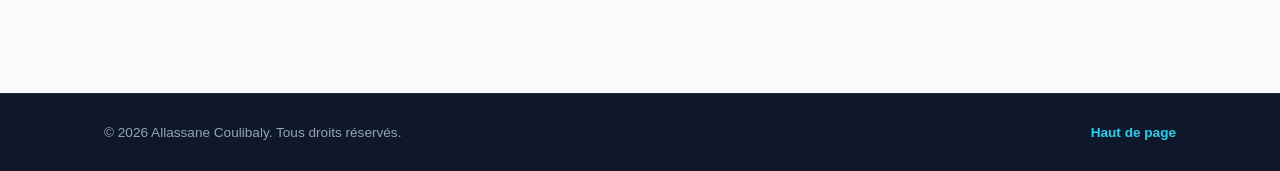
==== commit 50707045: "Refonte du Hero (style figure publique/corporate) + Projets remonte apres Competences" ====
--- a/boutique/index.html
+++ b/boutique/index.html
@@ -24,9 +24,9 @@
           <li><a href="../index.html#hero" class="nav-link" data-i18n="nav.home">Accueil</a></li>
           <li><a href="../index.html#about" class="nav-link" data-i18n="nav.about">À propos</a></li>
           <li><a href="../index.html#skills" class="nav-link" data-i18n="nav.skills">Compétences</a></li>
+          <li><a href="../index.html#projects" class="nav-link" data-i18n="nav.projects">Projets</a></li>
           <li><a href="../index.html#training" class="nav-link" data-i18n="nav.training">Formation</a></li>
           <li><a href="../index.html#cyberwatch" class="nav-link" data-i18n="nav.cyberwatch">Veille Cyber</a></li>
-          <li><a href="../index.html#projects" class="nav-link" data-i18n="nav.projects">Projets</a></li>
           <li><a href="../index.html#testimonials" class="nav-link" data-i18n="nav.testimonials">Témoignages</a></li>
           <li><a href="../index.html#news" class="nav-link" data-i18n="nav.news">Actualités</a></li>
           <li><a href="../index.html#blog" class="nav-link" data-i18n="nav.blog">Blog</a></li>
--- a/css/style.css
+++ b/css/style.css
@@ -21,8 +21,10 @@
   --color-accent-light: #22d3ee;
   --color-on-dark: #f1f5f9;
   --color-on-dark-muted: #94a3b8;
+  --color-gold: #c9a961;
 
   --font-sans: -apple-system, BlinkMacSystemFont, "Segoe UI", Roboto, Helvetica, Arial, sans-serif;
+  --font-serif: Georgia, "Times New Roman", Times, serif;
 
   --container-width: 1120px;
   --radius: 12px;
@@ -56,12 +58,15 @@
 .skip-link:focus { left: 0; }
 
 .eyebrow {
+  display: inline-block;
   color: var(--color-accent);
   font-weight: 600;
   font-size: 0.85rem;
   letter-spacing: 0.08em;
   text-transform: uppercase;
   margin-bottom: 8px;
+  padding-bottom: 6px;
+  border-bottom: 2px solid var(--color-gold);
 }
 
 .section-title {
@@ -201,32 +206,54 @@
   min-height: 60vh;
 }
 
-.hero-greeting { color: var(--color-accent-light); }
+.hero-monogram {
+  width: 64px;
+  height: 64px;
+  border-radius: 50%;
+  border: 1.5px solid var(--color-gold);
+  display: flex;
+  align-items: center;
+  justify-content: center;
+  font-family: var(--font-serif);
+  font-size: 1.3rem;
+  font-weight: 700;
+  letter-spacing: 0.04em;
+  color: var(--color-gold);
+  margin-bottom: 24px;
+}
 
 .hero-name {
-  font-size: clamp(2.4rem, 5vw, 3.6rem);
-  font-weight: 800;
-  line-height: 1.1;
-  margin-bottom: 12px;
-}
-
-.hero-role {
-  font-size: 1.2rem;
+  font-family: var(--font-serif);
+  font-size: clamp(2.4rem, 5vw, 3.8rem);
+  font-weight: 700;
+  line-height: 1.15;
+  letter-spacing: 0.01em;
+  text-transform: uppercase;
+  margin-bottom: 24px;
+}
+
+.hero-titles p {
+  font-size: 1.05rem;
   font-weight: 600;
   color: var(--color-on-dark);
-  margin-bottom: 4px;
-}
-
-.hero-role-secondary {
-  color: var(--color-on-dark-muted);
-  margin-bottom: 20px;
-}
-
-.hero-tagline {
+  margin-bottom: 6px;
+}
+
+.hero-gold-rule {
+  width: 64px;
+  height: 2px;
+  background: var(--color-gold);
+  margin: 24px 0;
+}
+
+.hero-quote {
+  font-family: var(--font-serif);
+  font-style: italic;
   color: var(--color-on-dark-muted);
   max-width: 480px;
   margin-bottom: 32px;
-  font-size: 1.05rem;
+  font-size: 1.1rem;
+  line-height: 1.6;
 }
 
 .hero-cta { display: flex; gap: 16px; flex-wrap: wrap; }
@@ -235,42 +262,40 @@
 
 .hero-media { display: flex; justify-content: center; }
 
-.hero-photo-frame {
-  width: min(320px, 80%);
-  aspect-ratio: 1 / 1;
-  border-radius: 50%;
-  border: 3px solid var(--color-accent-light);
-  padding: 8px;
+.hero-portrait-frame {
+  width: min(340px, 100%);
+  aspect-ratio: 3 / 4;
+  border: 1.5px solid var(--color-gold);
+  padding: 10px;
   position: relative;
 }
-.hero-photo-frame::after {
+.hero-portrait-frame::after {
   content: "";
   position: absolute;
-  inset: -16px;
-  border-radius: 50%;
-  border: 1px solid rgba(34, 211, 238, 0.3);
+  inset: -10px;
+  border: 1px solid rgba(201, 169, 97, 0.3);
+  pointer-events: none;
 }
 .hero-photo {
   width: 100%;
   height: 100%;
   object-fit: cover;
-  border-radius: 50%;
-}
-.hero-photo-frame.img-fallback {
+}
+.hero-portrait-frame.img-fallback {
   background: linear-gradient(135deg, var(--color-ink-soft), var(--color-accent));
 }
-.hero-photo-frame.img-fallback .hero-photo { visibility: hidden; }
-.hero-photo-frame.img-fallback::before {
+.hero-portrait-frame.img-fallback .hero-photo { visibility: hidden; }
+.hero-portrait-frame.img-fallback::before {
   content: "AC";
   position: absolute;
-  inset: 8px;
-  border-radius: 50%;
+  inset: 10px;
   display: flex;
   align-items: center;
   justify-content: center;
-  font-size: 3rem;
+  font-family: var(--font-serif);
+  font-size: 3.5rem;
   font-weight: 700;
-  color: rgba(255,255,255,0.85);
+  color: rgba(255, 255, 255, 0.85);
 }
 
 .scroll-indicator {
@@ -889,10 +914,12 @@
   .hero-inner { grid-template-columns: 1fr; text-align: center; }
   .hero-media { order: -1; }
   .hero-cta { justify-content: center; }
-  .hero-tagline { margin-inline: auto; }
-}
-
-@media (max-width: 1050px) {
+  .hero-quote { margin-inline: auto; }
+  .hero-monogram,
+  .hero-gold-rule { margin-inline: auto; }
+}
+
+@media (max-width: 1200px) {
   .main-nav {
     position: fixed;
     top: 72px;
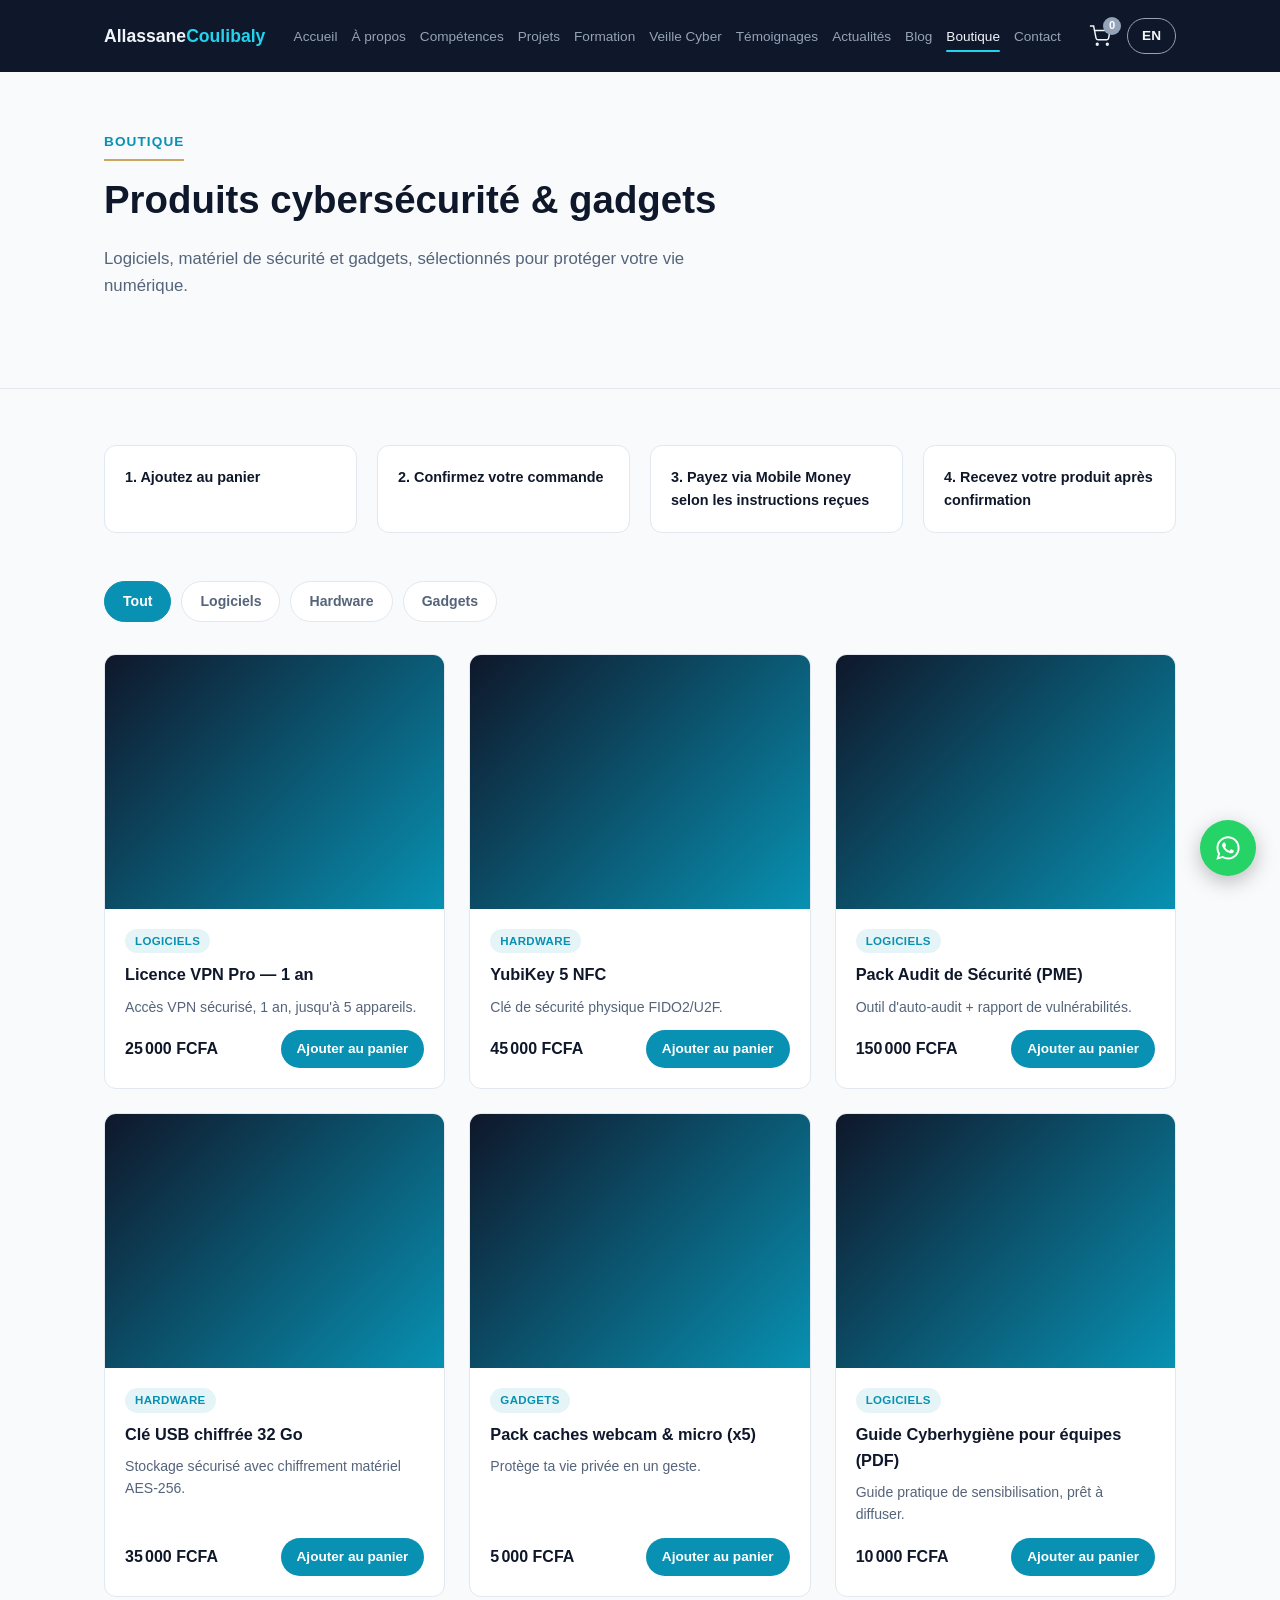
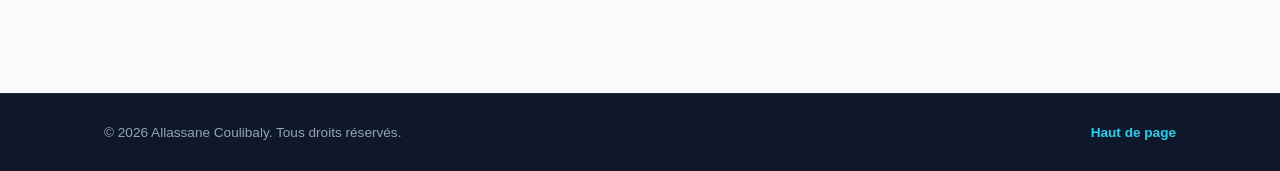
==== commit 6b60c7e2: "Ajoute un bouton flottant WhatsApp sur toutes les pages" ====
--- a/boutique/index.html
+++ b/boutique/index.html
@@ -89,6 +89,10 @@
     </div>
   </footer>
 
+  <a href="https://wa.me/2250767490189" target="_blank" rel="noopener noreferrer" class="whatsapp-float" id="whatsapp-float" aria-label="WhatsApp">
+    <svg viewBox="0 0 24 24" fill="currentColor" aria-hidden="true"><path d="M12.04 2C6.58 2 2.13 6.45 2.13 11.91c0 1.75.46 3.45 1.34 4.96L2 22l5.25-1.38a9.9 9.9 0 0 0 4.79 1.22h.01c5.46 0 9.91-4.45 9.91-9.91S17.5 2 12.04 2Zm0 18.15h-.01a8.2 8.2 0 0 1-4.18-1.15l-.3-.18-3.11.82.83-3.03-.2-.31a8.22 8.22 0 0 1-1.26-4.39c0-4.54 3.69-8.23 8.24-8.23 2.2 0 4.26.86 5.81 2.41a8.18 8.18 0 0 1 2.41 5.82c0 4.54-3.69 8.24-8.23 8.24Zm4.52-6.17c-.25-.12-1.47-.73-1.7-.81-.23-.08-.39-.12-.56.12-.16.25-.64.81-.78.98-.14.16-.29.19-.54.06-.25-.12-1.05-.39-2-1.23-.74-.66-1.24-1.47-1.38-1.72-.14-.25-.02-.38.11-.51.11-.11.25-.29.37-.43.12-.14.16-.25.25-.41.08-.16.04-.31-.02-.43-.06-.12-.56-1.35-.76-1.85-.2-.48-.41-.41-.56-.42h-.48c-.16 0-.43.06-.66.31-.23.25-.86.84-.86 2.05 0 1.21.88 2.38 1 2.54.12.16 1.73 2.64 4.19 3.7.59.25 1.04.4 1.4.52.59.19 1.12.16 1.54.1.47-.07 1.47-.6 1.67-1.18.21-.58.21-1.08.14-1.18-.06-.11-.23-.17-.48-.29Z"/></svg>
+  </a>
+
   <script src="../data/translations.js"></script>
   <script src="../data/products.js"></script>
   <script src="../js/cart.js"></script>
--- a/css/style.css
+++ b/css/style.css
@@ -24,7 +24,6 @@
   --color-gold: #c9a961;
 
   --font-sans: -apple-system, BlinkMacSystemFont, "Segoe UI", Roboto, Helvetica, Arial, sans-serif;
-  --font-serif: Georgia, "Times New Roman", Times, serif;
 
   --container-width: 1120px;
   --radius: 12px;
@@ -214,21 +213,17 @@
   display: flex;
   align-items: center;
   justify-content: center;
-  font-family: var(--font-serif);
   font-size: 1.3rem;
-  font-weight: 700;
-  letter-spacing: 0.04em;
+  font-weight: 800;
+  letter-spacing: 0.02em;
   color: var(--color-gold);
   margin-bottom: 24px;
 }
 
 .hero-name {
-  font-family: var(--font-serif);
-  font-size: clamp(2.4rem, 5vw, 3.8rem);
-  font-weight: 700;
-  line-height: 1.15;
-  letter-spacing: 0.01em;
-  text-transform: uppercase;
+  font-size: clamp(2.4rem, 5vw, 3.6rem);
+  font-weight: 800;
+  line-height: 1.1;
   margin-bottom: 24px;
 }
 
@@ -247,7 +242,6 @@
 }
 
 .hero-quote {
-  font-family: var(--font-serif);
   font-style: italic;
   color: var(--color-on-dark-muted);
   max-width: 480px;
@@ -292,9 +286,8 @@
   display: flex;
   align-items: center;
   justify-content: center;
-  font-family: var(--font-serif);
   font-size: 3.5rem;
-  font-weight: 700;
+  font-weight: 800;
   color: rgba(255, 255, 255, 0.85);
 }
 
@@ -711,6 +704,19 @@
   border: 1px solid var(--color-border);
 }
 
+.social-embeds-grid {
+  display: grid;
+  grid-template-columns: repeat(2, 1fr);
+  gap: 40px;
+  margin-top: 56px;
+}
+.social-embeds-grid .facebook-subsection,
+.social-embeds-grid .tiktok-subsection { margin-top: 0; }
+
+.tiktok-live-cta { display: inline-flex; margin: 16px 0 24px; }
+.tiktok-embed-wrapper { max-width: 340px; }
+.tiktok-embed-wrapper .tiktok-embed { margin: 0; border-radius: var(--radius); overflow: hidden; }
+
 .video-subsection { margin-top: 56px; }
 
 .video-subsection-title {
@@ -899,6 +905,31 @@
 }
 .back-to-top { color: var(--color-accent-light); font-weight: 600; }
 .back-to-top:hover { text-decoration: underline; }
+
+/* ---------- Floating WhatsApp button ---------- */
+.whatsapp-float {
+  position: fixed;
+  right: 24px;
+  bottom: 24px;
+  width: 56px;
+  height: 56px;
+  border-radius: 50%;
+  background: #25d366;
+  color: #fff;
+  display: flex;
+  align-items: center;
+  justify-content: center;
+  box-shadow: 0 6px 20px rgba(0, 0, 0, 0.25);
+  z-index: 900;
+  transition: transform var(--transition), box-shadow var(--transition);
+}
+.whatsapp-float:hover { transform: translateY(-3px) scale(1.05); box-shadow: 0 10px 26px rgba(0, 0, 0, 0.3); }
+.whatsapp-float svg { width: 28px; height: 28px; }
+
+@media (max-width: 480px) {
+  .whatsapp-float { right: 16px; bottom: 16px; width: 50px; height: 50px; }
+  .whatsapp-float svg { width: 25px; height: 25px; }
+}
 
 /* ---------- Responsive ---------- */
 @media (max-width: 960px) {
@@ -951,7 +982,8 @@
   .testimonials-grid,
   .blog-grid,
   .news-grid,
-  .video-grid { grid-template-columns: 1fr; }
+  .video-grid,
+  .social-embeds-grid { grid-template-columns: 1fr; gap: 48px; }
 }
 
 @media (max-width: 480px) {
